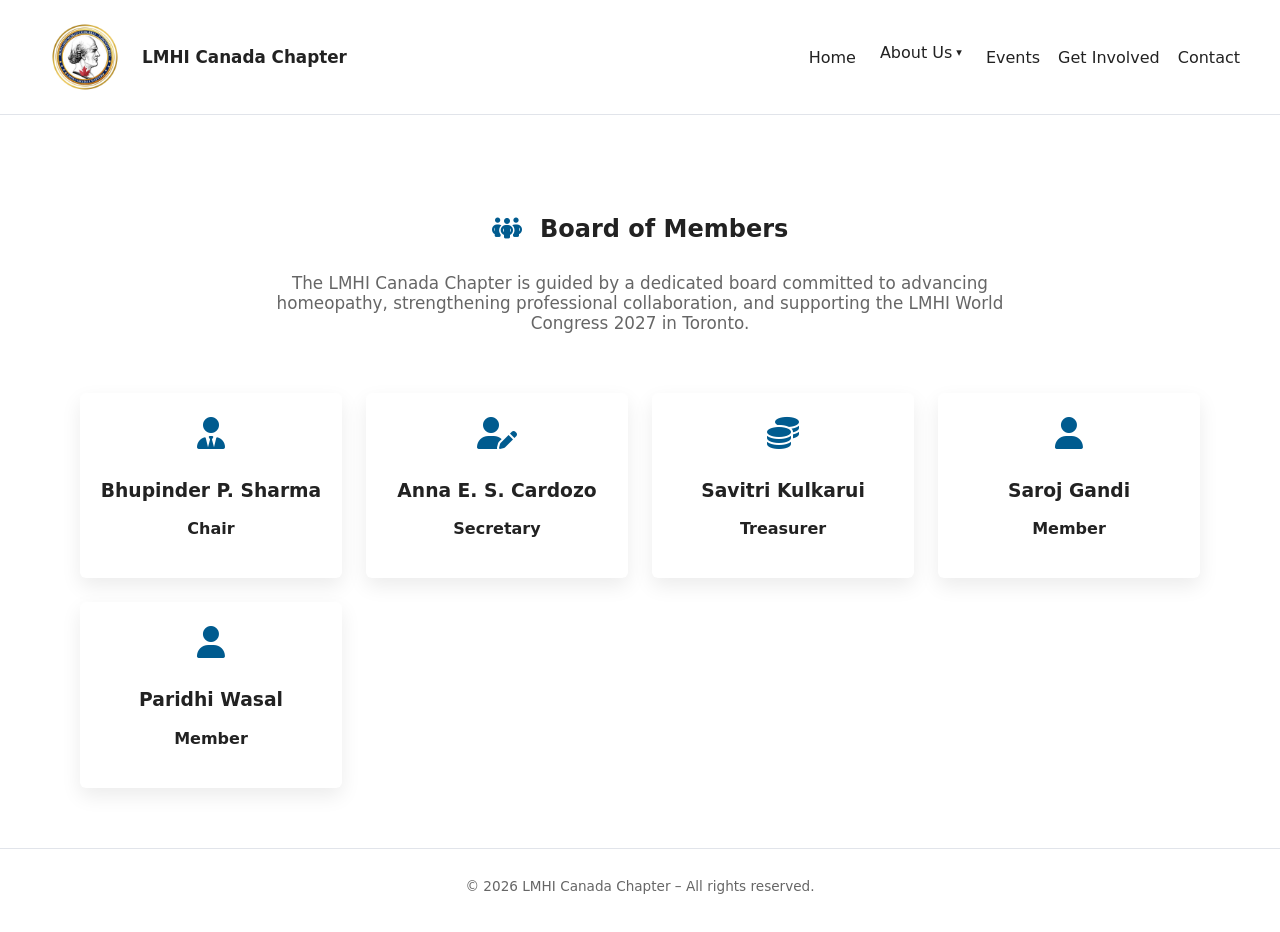
==== board.html @ 14352a28 "Update board.html" ====
<!DOCTYPE html>
<html lang="en">
<head>
  <meta charset="UTF-8" />
  <title>Board of Members – LMHI Canada Chapter</title>
  <meta name="viewport" content="width=device-width, initial-scale=1" />
  <link rel="stylesheet" href="assets/css/styles.css" />
  <link rel="stylesheet" href="https://cdnjs.cloudflare.com/ajax/libs/font-awesome/6.5.0/css/all.min.css">
  <link href="https://fonts.googleapis.com/css2?family=Great+Vibes&display=swap" rel="stylesheet">
</head>

<body>

  <!-- Top utility bar -->
  <!--<header class="top-bar">
    <div class="top-bar-right">
      <a href="#" class="top-link">Become a Member</a>
    </div>
  </header>-->

  <!-- Main navigation -->
  <nav class="main-nav">
    <div class="logo-area">
      <div class="logo-image">
        <img src="assets/images/logo.png" alt="LMHI Canada Chapter Logo">
      </div>
      <div class="logo-text">
        <span class="logo-title">LMHI Canada Chapter</span>
      </div>
    </div>

    <ul class="nav-links">
      <li><a href="index.html">Home</a></li>

      <li class="nav-dropdown">
        <button class="dropdown-toggle">
          About Us <span class="caret">▾</span>
        </button>
        <ul class="dropdown-menu">
          <li><a href="vision-mission.html">Our Mission & Vision</a></li>
          <li><a href="board.html" class="active">Board of Members</a></li>
          <li><a href="history.html">History of Homeopathy in Canada</a></li>
        </ul>
      </li>

      <li><a href="events.html">Events</a></li>
      <li><a href="get-involved.html">Get Involved</a></li>
      <li><a href="contact.html">Contact</a></li>
    </ul>
  </nav>

  <!-- Page Header -->
  <section class="mv-section" style="text-align:center; padding-top:20px;">
    <h1>
      <i class="fa-solid fa-people-group" style="color:var(--primary); margin-right:10px;"></i>
      Board of Members
    </h1>

    <p style="max-width:800px; margin:0 auto 40px; color:var(--text-muted); font-size:1.05rem;">
      The LMHI Canada Chapter is guided by a dedicated board committed to advancing homeopathy,
      strengthening professional collaboration, and supporting the LMHI World Congress 2027 in Toronto.
    </p>
  </section>

  <!-- Board Grid -->
  <section class="history-page">

    <div class="mv-grid">

      <div class="mv-card">
        <i class="fa-solid fa-user-tie" style="font-size:2rem; color:var(--primary); margin-bottom:12px;"></i>
        <h3>Bhupinder P. Sharma</h3>
        <p><strong>Chair</strong></p>
      </div>

      <div class="mv-card">
        <i class="fa-solid fa-user-pen" style="font-size:2rem; color:var(--primary); margin-bottom:12px;"></i>
        <h3>Anna E. S. Cardozo</h3>
        <p><strong>Secretary</strong></p>
      </div>

      <div class="mv-card">
        <i class="fa-solid fa-coins" style="font-size:2rem; color:var(--primary); margin-bottom:12px;"></i>
        <h3>Savitri Kulkarui</h3>
        <p><strong>Treasurer</strong></p>
      </div>

      <div class="mv-card">
        <i class="fa-solid fa-user" style="font-size:2rem; color:var(--primary); margin-bottom:12px;"></i>
        <h3>Saroj Gandi</h3>
        <p><strong>Member</strong></p>
      </div>

      <div class="mv-card">
        <i class="fa-solid fa-user" style="font-size:2rem; color:var(--primary); margin-bottom:12px;"></i>
        <h3>Paridhi Wasal</h3>
        <p><strong>Member</strong></p>
      </div>

    </div>

  </section>

  <footer class="site-footer">
    <p>© 2026 LMHI Canada Chapter – All rights reserved.</p>
  </footer>

  <script src="assets/js/script.js"></script>
</body>
</html>
---- assets/css/styles.css ----
:root {
  --primary: #005b8f;
  --primary-dark: #004266;
  --accent: #f4a623;
  --light-bg: #f5f7fa;
  --text-main: #222;
  --text-muted: #666;
  --white: #ffffff;
  --shadow-soft: 0 8px 20px rgba(0, 0, 0, 0.08);
  --radius: 6px;
  --transition: 0.2s ease-in-out;
  --max-width: 1200px;
  --nav-height: 72px;
  --hero-height: 520px;
  --font-main: system-ui, -apple-system, BlinkMacSystemFont, "Segoe UI", sans-serif;
}

*,
*::before,
*::after {
  box-sizing: border-box;
}

body {
  margin: 0;
  font-family: var(--font-main);
  color: var(--text-main);
  background-color: #ffffff;
}

/* Top utility bar */
.top-bar {
  display: flex;
  justify-content: flex-end;
  align-items: center;
  padding: 6px 40px;
  background: #f0f3f7;
  font-size: 0.85rem;
}

.top-link {
  color: var(--primary-dark);
  text-decoration: none;
  font-weight: 500;
}

.top-link:hover {
  text-decoration: underline;
}

/* Main navigation */
.main-nav {
  display: flex;
  align-items: center;
  justify-content: space-between;
  flex-wrap: nowrap;
  padding: 12px 40px;
  border-bottom: 1px solid #e1e4ea;
  background: #ffffff;
  position: relative;
  z-index: 20;
}

.logo-area {
  display: flex;
  align-items: center;
  gap: 12px;
}

.logo-image img {
  height: 90px;
  width: auto;
  display: block;
}

.logo-text {
  display: flex;
  flex-direction: column;
}

.logo-title {
  font-weight: 700;
  font-size: 1.05rem;
}

.logo-subtitle {
  font-size: 0.8rem;
  color: var(--text-muted);
}

.nav-links {
  display: flex;
  align-items: center;
  white-space: nowrap;
  gap: 18px;
}

.nav-links a {
  text-decoration: none;
  color: var(--text-main);
  font-weight: 500;
}

.nav-links a:hover {
  color: var(--primary);
}

.nav-links li {
  display: flex;
  align-items: center;
}

/* Dropdown */
.nav-dropdown {
  position: relative;
  padding-bottom: 10px;
}

.dropdown-toggle {
  border: none;
  background: transparent;
  font: inherit;
  cursor: pointer;
  display: flex;
  align-items: center;
  gap: 4px;
  color: var(--text-main);
  font-weight: 500;
  white-space: nowrap;
}

.dropdown-toggle:hover {
  color: var(--primary);
}

.caret {
  font-size: 0.7rem;
}

.dropdown-menu {
  position: absolute;
  top: 100%;
  right: 0;
  min-width: 220px;
  background: #ffffff;
  border-radius: var(--radius);
  box-shadow: var(--shadow-soft);
  list-style: none;
  padding: 8px 0;
  margin: 0;
  display: none;
  z-index: 30;
}

.nav-dropdown:hover .dropdown-menu,
.nav-dropdown:focus-within .dropdown-menu,
.nav-dropdown.open .dropdown-menu {
  display: block;
}

.dropdown-menu li a {
  display: block;
  padding: 8px 14px;
  color: var(--text-main);
  text-decoration: none;
  font-size: 0.9rem;
}

.dropdown-menu li a:hover {
  background: var(--light-bg);
}

/* Hero slider */
.hero-slider {
  position: relative;
  height: var(--hero-height);
  overflow: hidden;
}

.hero-slider .slide {
  position: absolute;
  inset: 0;
  background-size: cover;
  background-position: center;
  opacity: 0;
  transition: opacity 1.8s ease-in-out;
}

.hero-slider .slide.active {
  opacity: 1;
}

.hero-overlay {
  position: absolute;
  inset: 0;
  background: linear-gradient(
    120deg,
    rgba(0, 67, 104, 0.35),
    rgba(0, 91, 143, 0.25)
  );
  z-index: 2;
}

.hero-content {
  position: relative;
  z-index: 3;
  max-width: var(--max-width);
  padding: 0 40px 40px 40px;
  color: white;
  display: flex;
  flex-direction: column;
  justify-content: center;
  height: 100%;
}

.hero-content h1 {
  font-size: 2.1rem;
  margin-bottom: 12px;
}

.hero-content p {
  max-width: 520px;
  font-size: 1rem;
  line-height: 1.5;
  margin-bottom: 20px;
}

.hero-button {
  display: inline-block;
  padding: 8px 15px;
  background: var(--accent);
  color: #3b2a00;
  text-decoration: none;
  border-radius: 300px;
  font-weight: 600;
  font-size: 0.95rem;
  box-shadow: 0 4px 12px rgba(0, 0, 0, 0.25);
  transition: var(--transition);
}

.hero-button:hover {
  background: #ffb63a;
  transform: translateY(-1px);
}

/* Highlights */
.highlights {
  max-width: var(--max-width);
  margin: 40px auto 65px;
  padding: 0 40px;
  display: grid;
  grid-template-columns: repeat(2, minmax(0, 1fr));
  gap: 20px;
}

.highlight-card {
  background: var(--white);
  border-radius: var(--radius);
  box-shadow: var(--shadow-soft);
  padding: 20px 22px;
}

.highlight-card h2 {
  margin-top: 0;
  margin-bottom: 8px;
  font-size: 1.2rem;
}

.highlight-card p {
  margin: 0 0 14px;
  color: var(--text-muted);
  font-size: 0.95rem;
}

/* Footer */
.site-footer {
  border-top: 1px solid #e1e4ea;
  padding: 16px 40px 24px;
  font-size: 0.85rem;
  color: var(--text-muted);
  text-align: center;
}

/* Restore Contact Page Layout */
.contact-page {
  max-width: 900px;        /* tighter width like before */
  margin: 60px auto;
  padding: 0 20px;         /* smaller padding */
}

.contact-grid {
  display: grid;
  grid-template-columns: 1fr 1fr;
  gap: 24px;               /* smaller gap */
}

.contact-form input,
.contact-form textarea {
  width: 100%;
  padding: 12px;
  border: 1px solid #ccc;
  border-radius: 6px;
  font-size: 1rem;
}

.primary-btn {
  background: var(--primary);
  color: white;
  padding: 10px 20px;
  border: none;
  border-radius: 999px;
  font-size: 1rem;
  cursor: pointer;
  transition: var(--transition);
}

.primary-btn:hover {
  background: var(--primary-dark);
}

.contact-item {
  display: flex;
  align-items: flex-start;
  gap: 14px;
  margin-bottom: 22px;
}

.contact-item i {
  font-size: 1.6rem;
  color: var(--primary);
  margin-top: 4px;
}

/* History Page */
.history-page {
  max-width: var(--max-width);
  margin: 60px auto;
  padding: 0 40px;
}

.timeline-item img {
  width: 100%;
  max-height: 260px;      /* controls size without cropping */
  object-fit: contain;    /* shows the entire image */
  border-radius: var(--radius);
  margin-bottom: 12px;
  box-shadow: var(--shadow-soft);
  background: #f5f5f5;    /* fills empty space if aspect ratio differs */
}

/* Mission & Vision */
.mv-section {
  max-width: var(--max-width);
  margin: 60px auto;
  padding: 0 40px;
}

.mv-section h1,
.mv-section h2 {
  text-align: center;
  margin-bottom: 30px;
}

.mv-grid {
  display: grid;
  grid-template-columns: repeat(auto-fit, minmax(260px, 1fr));
  gap: 24px;
  margin-bottom: 50px;
}

.mv-card {
  background: #ffffff;
  border-radius: var(--radius);
  box-shadow: var(--shadow-soft);
  padding: 24px 20px;
  text-align: center;
  transition: transform 0.2s ease, box-shadow 0.2s ease;
}

.mv-card:hover {
  transform: translateY(-4px);
  box-shadow: 0 12px 28px rgba(0,0,0,0.12);
}

.mv-card img {
  width: 100%;
  height: 180px;
  object-fit: cover;
  border-radius: var(--radius);
  margin-bottom: 16px;
}

/* ============================
   MOBILE NAVIGATION FIX
   ============================ */
@media (max-width: 768px) {

  /* Reduce padding so nav fits */
  .main-nav {
    padding: 10px 16px;
    flex-direction: column;
    align-items: flex-start;
    gap: 12px;
  }

  /* Shrink logo on mobile */
  .logo-image img {
    height: 60px;
  }

  /* Allow nav links to wrap and stack */
  .nav-links {
    flex-direction: column;
    align-items: flex-start;
    width: 100%;
    gap: 10px;
    white-space: normal; /* IMPORTANT */
  }

  .nav-links li {
    width: 100%;
  }

  .nav-links a,
  .dropdown-toggle {
    width: 100%;
    padding: 8px 0;
    text-align: left;
  }

  /* Dropdown menu behaves properly on mobile */
  .dropdown-menu {
    position: static;
    width: 100%;
    margin-top: 6px;
    box-shadow: none;
    border: 1px solid #e1e4ea;
  }
}
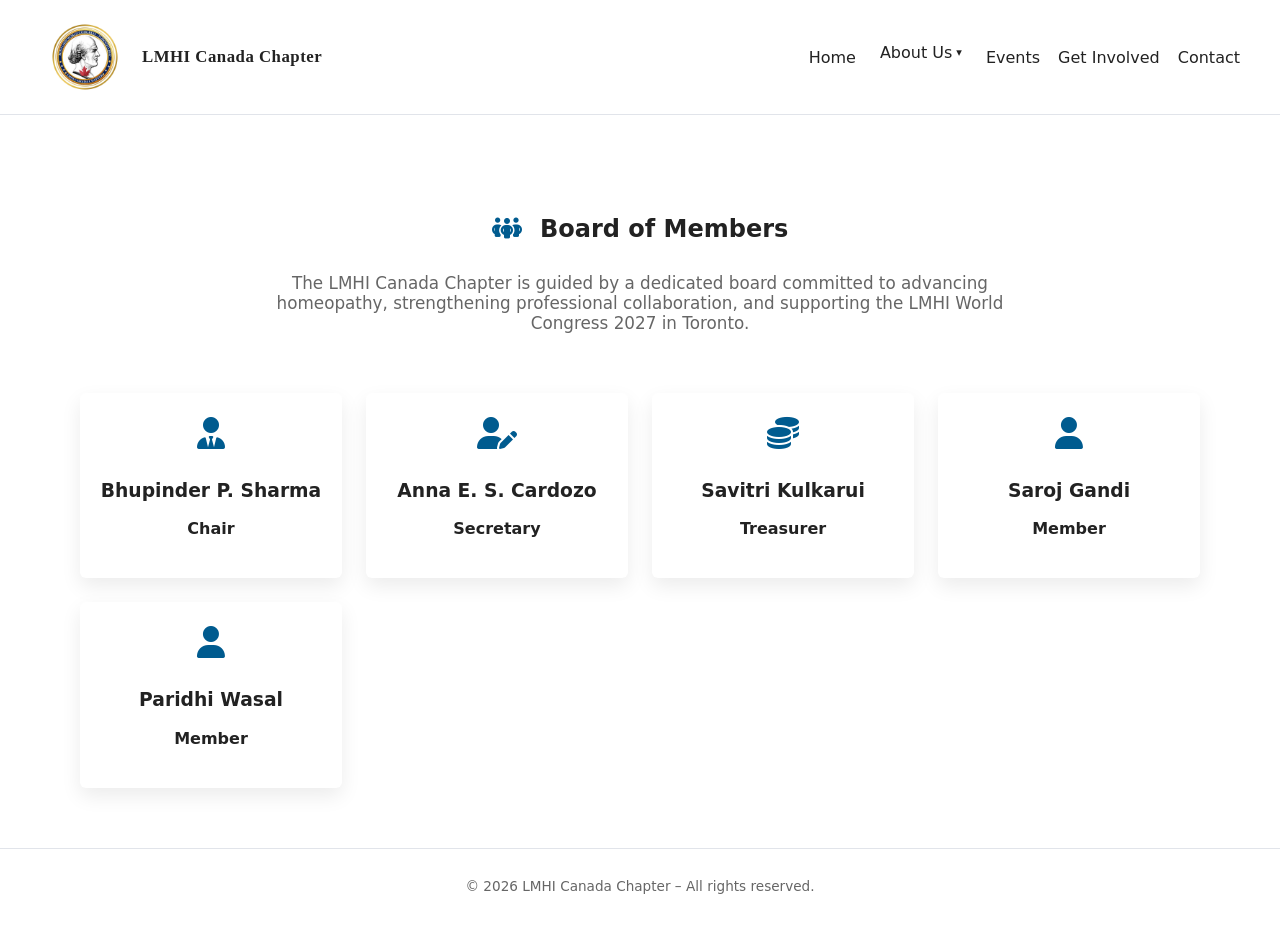
==== commit 13f2af5e: "Update board.html" ====
--- a/board.html
+++ b/board.html
@@ -4,9 +4,9 @@
   <meta charset="UTF-8" />
   <title>Board of Members – LMHI Canada Chapter</title>
   <meta name="viewport" content="width=device-width, initial-scale=1" />
+  <link href="https://fonts.googleapis.com/css2?family=Great+Vibes&display=swap" rel="stylesheet">
   <link rel="stylesheet" href="assets/css/styles.css" />
   <link rel="stylesheet" href="https://cdnjs.cloudflare.com/ajax/libs/font-awesome/6.5.0/css/all.min.css">
-  <link href="https://fonts.googleapis.com/css2?family=Great+Vibes&display=swap" rel="stylesheet">
 </head>
 
 <body>
--- a/assets/css/styles.css
+++ b/assets/css/styles.css
@@ -48,6 +48,13 @@
   text-decoration: underline;
 }
 
+.logo-title {
+  font-family: 'Great Vibes', cursive;
+  font-size: 1.8rem; /* adjust as needed */
+  font-weight: 400;
+  letter-spacing: 0.5px;
+}
+
 /* Main navigation */
 .main-nav {
   display: flex;
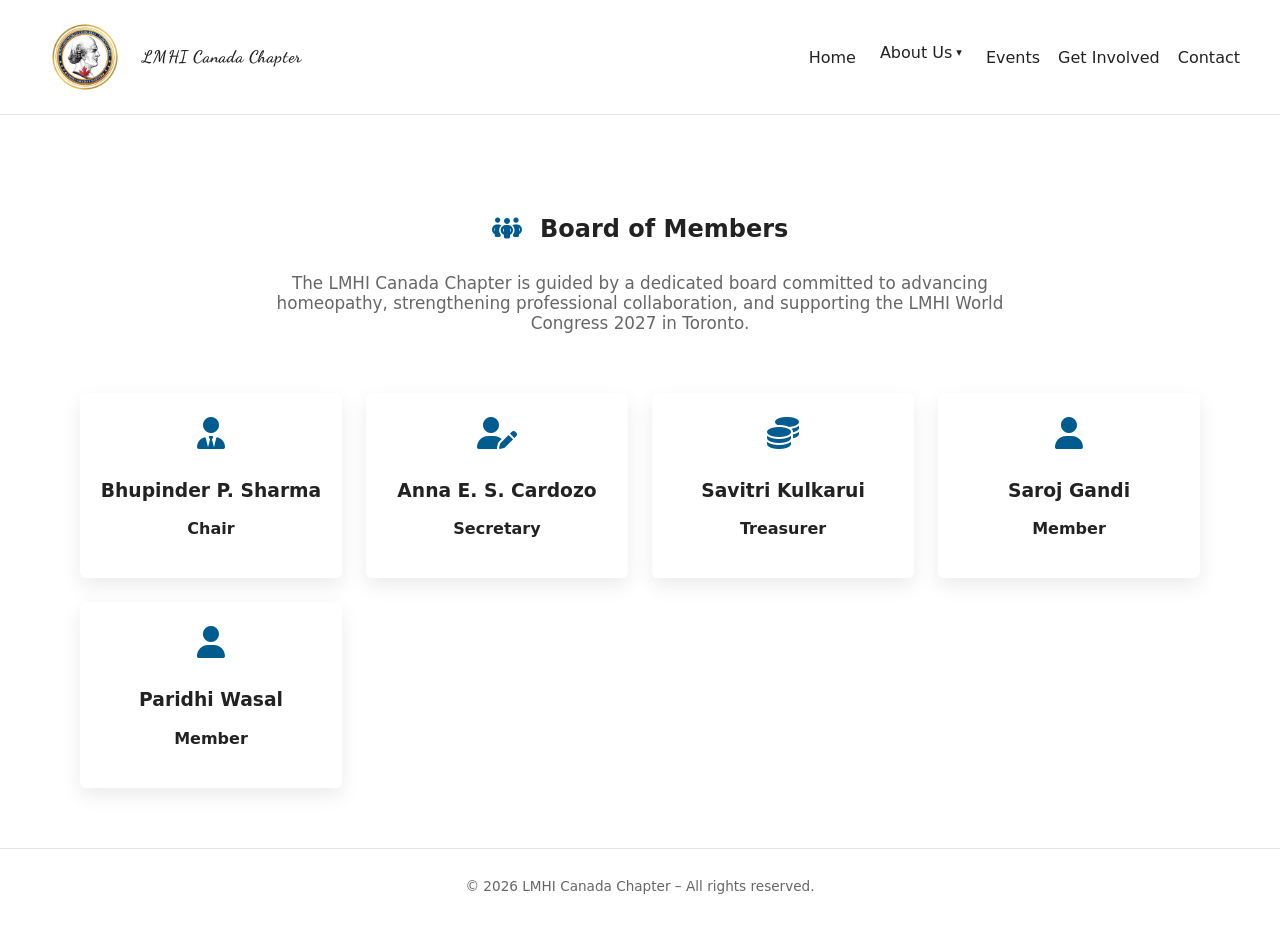
==== commit 520bb5d6: "Update board.html" ====
--- a/board.html
+++ b/board.html
@@ -4,7 +4,7 @@
   <meta charset="UTF-8" />
   <title>Board of Members – LMHI Canada Chapter</title>
   <meta name="viewport" content="width=device-width, initial-scale=1" />
-  <link href="https://fonts.googleapis.com/css2?family=Great+Vibes&display=swap" rel="stylesheet">
+  <link href="https://fonts.googleapis.com/css2?family=Dancing+Script:wght@400;500;600;700&display=swap" rel="stylesheet">
   <link rel="stylesheet" href="assets/css/styles.css" />
   <link rel="stylesheet" href="https://cdnjs.cloudflare.com/ajax/libs/font-awesome/6.5.0/css/all.min.css">
 </head>
--- a/assets/css/styles.css
+++ b/assets/css/styles.css
@@ -49,10 +49,11 @@
 }
 
 .logo-title {
-  font-family: 'Great Vibes', cursive;
-  font-size: 1.8rem; /* adjust as needed */
-  font-weight: 400;
-  letter-spacing: 0.5px;
+  font-family: 'Dancing Script', cursive !important;
+  font-size: 2.6rem;   /* increased size */
+  font-weight: 700;
+  letter-spacing: 0.8px;
+  line-height: 1.1;
 }
 
 /* Main navigation */
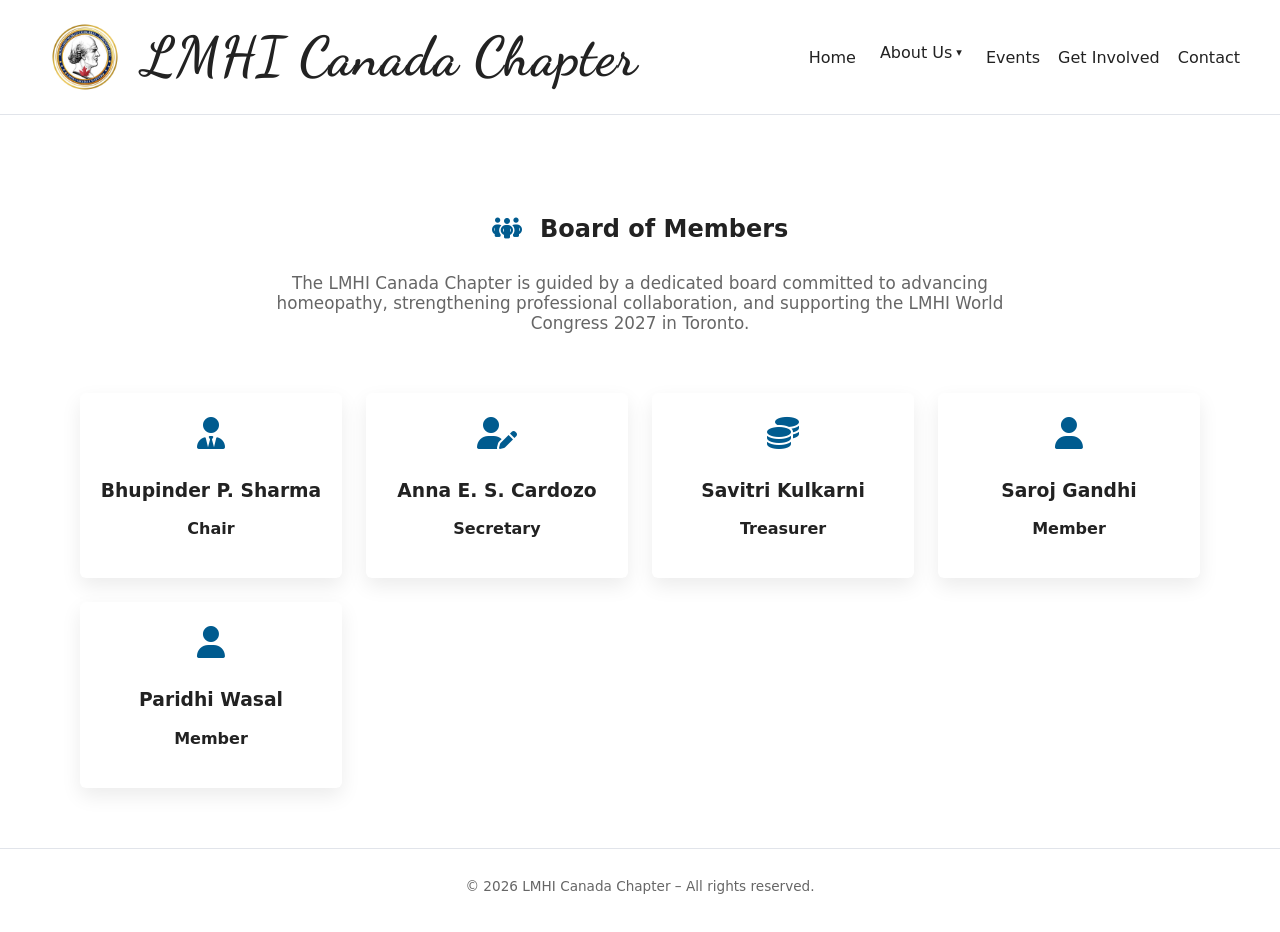
==== commit 59a88d50: "Update board.html" ====
--- a/board.html
+++ b/board.html
@@ -38,7 +38,7 @@
         </button>
         <ul class="dropdown-menu">
           <li><a href="vision-mission.html">Our Mission & Vision</a></li>
-          <li><a href="board.html" class="active">Board of Members</a></li>
+          <li><a href="board.html" class="active">Board of Directors</a></li>
           <li><a href="history.html">History of Homeopathy in Canada</a></li>
         </ul>
       </li>
@@ -81,13 +81,13 @@
 
       <div class="mv-card">
         <i class="fa-solid fa-coins" style="font-size:2rem; color:var(--primary); margin-bottom:12px;"></i>
-        <h3>Savitri Kulkarui</h3>
+        <h3>Savitri Kulkarni</h3>
         <p><strong>Treasurer</strong></p>
       </div>
 
       <div class="mv-card">
         <i class="fa-solid fa-user" style="font-size:2rem; color:var(--primary); margin-bottom:12px;"></i>
-        <h3>Saroj Gandi</h3>
+        <h3>Saroj Gandhi</h3>
         <p><strong>Member</strong></p>
       </div>
 
--- a/assets/css/styles.css
+++ b/assets/css/styles.css
@@ -50,10 +50,11 @@
 
 .logo-title {
   font-family: 'Dancing Script', cursive !important;
-  font-size: 2.6rem;   /* increased size */
+  font-size: 3.4rem;   /* increased size */
   font-weight: 700;
-  letter-spacing: 0.8px;
+  letter-spacing: 1px;
   line-height: 1.1;
+  white-space: nowrap;
 }
 
 /* Main navigation */
@@ -84,11 +85,6 @@
 .logo-text {
   display: flex;
   flex-direction: column;
-}
-
-.logo-title {
-  font-weight: 700;
-  font-size: 1.05rem;
 }
 
 .logo-subtitle {
@@ -444,4 +440,8 @@
     box-shadow: none;
     border: 1px solid #e1e4ea;
   }
-}
+
+  .logo-title {
+    font-size: 2rem;
+  }
+}
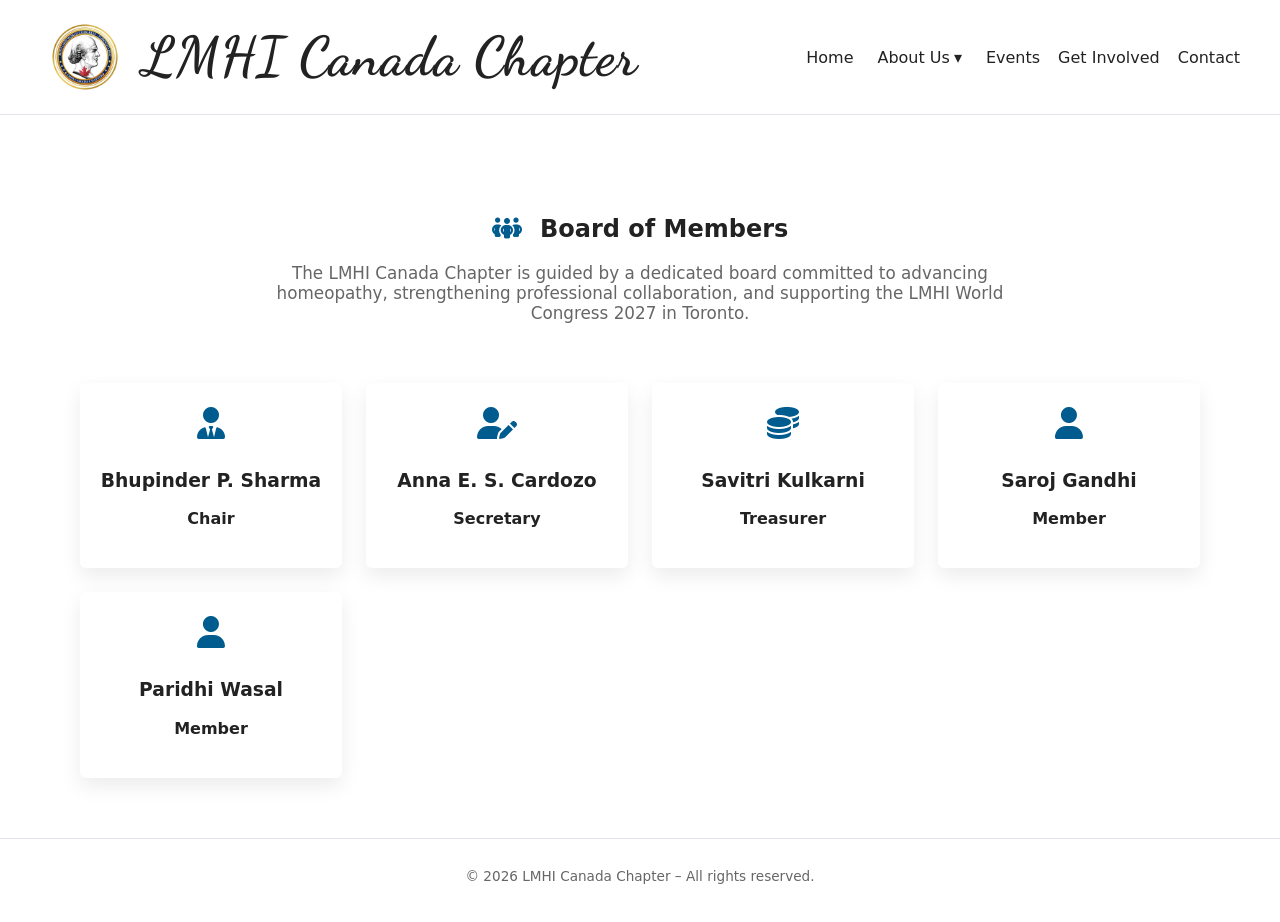
==== commit f8a77c50: "Update board.html" ====
--- a/board.html
+++ b/board.html
@@ -2,7 +2,7 @@
 <html lang="en">
 <head>
   <meta charset="UTF-8" />
-  <title>Board of Members – LMHI Canada Chapter</title>
+  <title>Board of Directors – LMHI Canada Chapter</title>
   <meta name="viewport" content="width=device-width, initial-scale=1" />
   <link href="https://fonts.googleapis.com/css2?family=Dancing+Script:wght@400;500;600;700&display=swap" rel="stylesheet">
   <link rel="stylesheet" href="assets/css/styles.css" />
@@ -63,7 +63,7 @@
   </section>
 
   <!-- Board Grid -->
-  <section class="history-page">
+  <section class="board-page">
 
     <div class="mv-grid">
 
--- a/assets/css/styles.css
+++ b/assets/css/styles.css
@@ -28,7 +28,18 @@
   background-color: #ffffff;
 }
 
-/* Top utility bar */
+/* ============================
+   UNIVERSAL PAGE WRAPPER
+   ============================ */
+.page-wrapper {
+  max-width: var(--max-width);
+  margin: 0 auto;
+  padding: 0 40px;
+}
+
+/* ============================
+   TOP UTILITY BAR
+   ============================ */
 .top-bar {
   display: flex;
   justify-content: flex-end;
@@ -48,16 +59,33 @@
   text-decoration: underline;
 }
 
+/* Contribute button (top bar + front page) */
+.contribute-btn {
+  background-color: #d4af37;
+  padding: 6px 14px;
+  border-radius: 4px;
+  color: white;
+  font-weight: 600;
+  text-decoration: none;
+  transition: var(--transition);
+}
+
+.contribute-btn:hover {
+  background-color: #c19b2f;
+}
+
+/* ============================
+   MAIN NAVIGATION
+   ============================ */
 .logo-title {
   font-family: 'Dancing Script', cursive !important;
-  font-size: 3.4rem;   /* increased size */
+  font-size: 3.4rem;
   font-weight: 700;
   letter-spacing: 1px;
   line-height: 1.1;
   white-space: nowrap;
 }
 
-/* Main navigation */
 .main-nav {
   display: flex;
   align-items: center;
@@ -82,16 +110,6 @@
   display: block;
 }
 
-.logo-text {
-  display: flex;
-  flex-direction: column;
-}
-
-.logo-subtitle {
-  font-size: 0.8rem;
-  color: var(--text-muted);
-}
-
 .nav-links {
   display: flex;
   align-items: center;
@@ -109,15 +127,18 @@
   color: var(--primary);
 }
 
-.nav-links li {
+/* Dropdown */
+.nav-links li,
+.nav-links a,
+.dropdown-toggle {
   display: flex;
   align-items: center;
-}
-
-/* Dropdown */
+  padding-top: 4px;
+  padding-bottom: 4px;
+}
+
 .nav-dropdown {
   position: relative;
-  padding-bottom: 10px;
 }
 
 .dropdown-toggle {
@@ -130,15 +151,10 @@
   gap: 4px;
   color: var(--text-main);
   font-weight: 500;
-  white-space: nowrap;
 }
 
 .dropdown-toggle:hover {
   color: var(--primary);
-}
-
-.caret {
-  font-size: 0.7rem;
 }
 
 .dropdown-menu {
@@ -157,8 +173,7 @@
 }
 
 .nav-dropdown:hover .dropdown-menu,
-.nav-dropdown:focus-within .dropdown-menu,
-.nav-dropdown.open .dropdown-menu {
+.nav-dropdown:focus-within .dropdown-menu {
   display: block;
 }
 
@@ -174,7 +189,9 @@
   background: var(--light-bg);
 }
 
-/* Hero slider */
+/* ============================
+   HERO SLIDER
+   ============================ */
 .hero-slider {
   position: relative;
   height: var(--hero-height);
@@ -209,7 +226,7 @@
   position: relative;
   z-index: 3;
   max-width: var(--max-width);
-  padding: 0 40px 40px 40px;
+  padding: 0 40px 40px;
   color: white;
   display: flex;
   flex-direction: column;
@@ -229,25 +246,36 @@
   margin-bottom: 20px;
 }
 
-.hero-button {
+/* Learn More button */
+.learn-more-wrapper {
+  width: 100%;
+  max-width: var(--max-width);
+  margin: 25px auto 5px;
+  padding: 0 40px;
+}
+
+.learn-more-small {
   display: inline-block;
-  padding: 8px 15px;
+  padding: 12px 26px;
   background: var(--accent);
   color: #3b2a00;
+  font-size: 0.95rem;
+  font-weight: 600;
+  border-radius: 999px;
   text-decoration: none;
-  border-radius: 300px;
-  font-weight: 600;
-  font-size: 0.95rem;
-  box-shadow: 0 4px 12px rgba(0, 0, 0, 0.25);
-  transition: var(--transition);
-}
-
-.hero-button:hover {
+  transition: 0.25s ease;
+  box-shadow: 0 6px 18px rgba(0,0,0,0.18);
+}
+
+.learn-more-small:hover {
   background: #ffb63a;
-  transform: translateY(-1px);
-}
-
-/* Highlights */
+  box-shadow: 0 8px 22px rgba(0,0,0,0.22);
+  transform: translateY(-2px);
+}
+
+/* ============================
+   HIGHLIGHTS
+   ============================ */
 .highlights {
   max-width: var(--max-width);
   margin: 40px auto 65px;
@@ -265,8 +293,7 @@
 }
 
 .highlight-card h2 {
-  margin-top: 0;
-  margin-bottom: 8px;
+  margin: 0 0 8px;
   font-size: 1.2rem;
 }
 
@@ -276,7 +303,9 @@
   font-size: 0.95rem;
 }
 
-/* Footer */
+/* ============================
+   FOOTER
+   ============================ */
 .site-footer {
   border-top: 1px solid #e1e4ea;
   padding: 16px 40px 24px;
@@ -285,91 +314,73 @@
   text-align: center;
 }
 
-/* Restore Contact Page Layout */
+/* ============================
+   CONTACT PAGE
+   ============================ */
 .contact-page {
-  max-width: 900px;        /* tighter width like before */
+  max-width: var(--max-width);
   margin: 60px auto;
-  padding: 0 20px;         /* smaller padding */
+  padding: 0 40px;
 }
 
 .contact-grid {
   display: grid;
   grid-template-columns: 1fr 1fr;
-  gap: 24px;               /* smaller gap */
-}
-
-.contact-form input,
-.contact-form textarea {
-  width: 100%;
-  padding: 12px;
-  border: 1px solid #ccc;
-  border-radius: 6px;
-  font-size: 1rem;
-}
-
-.primary-btn {
-  background: var(--primary);
-  color: white;
-  padding: 10px 20px;
-  border: none;
-  border-radius: 999px;
-  font-size: 1rem;
-  cursor: pointer;
-  transition: var(--transition);
-}
-
-.primary-btn:hover {
-  background: var(--primary-dark);
-}
-
-.contact-item {
-  display: flex;
-  align-items: flex-start;
-  gap: 14px;
-  margin-bottom: 22px;
-}
-
-.contact-item i {
-  font-size: 1.6rem;
-  color: var(--primary);
-  margin-top: 4px;
-}
-
-/* History Page */
+  gap: 40px;
+}
+
+@media (max-width: 768px) {
+  .contact-grid {
+    grid-template-columns: 1fr;
+  }
+}
+
+/* ============================
+   HISTORY PAGE
+   ============================ */
 .history-page {
   max-width: var(--max-width);
   margin: 60px auto;
   padding: 0 40px;
+}
+
+.timeline {
+  display: flex;
+  flex-direction: column;
+  gap: 40px;
+}
+
+.timeline-item {
+  display: flex;
+  flex-direction: column;
+  gap: 12px;
+  line-height: 1.6;
 }
 
 .timeline-item img {
   width: 100%;
-  max-height: 260px;      /* controls size without cropping */
-  object-fit: contain;    /* shows the entire image */
+  max-height: 260px;
+  object-fit: cover;
   border-radius: var(--radius);
-  margin-bottom: 12px;
   box-shadow: var(--shadow-soft);
-  background: #f5f5f5;    /* fills empty space if aspect ratio differs */
-}
-
-/* Mission & Vision */
+  margin-bottom: 10px;
+}
+
+/* ============================
+   VISION & MISSION PAGE
+   ============================ */
 .mv-section {
   max-width: var(--max-width);
   margin: 60px auto;
   padding: 0 40px;
-}
-
-.mv-section h1,
-.mv-section h2 {
   text-align: center;
-  margin-bottom: 30px;
 }
 
 .mv-grid {
   display: grid;
   grid-template-columns: repeat(auto-fit, minmax(260px, 1fr));
   gap: 24px;
-  margin-bottom: 50px;
+  margin-top: 20px;
 }
 
 .mv-card {
@@ -378,12 +389,6 @@
   box-shadow: var(--shadow-soft);
   padding: 24px 20px;
   text-align: center;
-  transition: transform 0.2s ease, box-shadow 0.2s ease;
-}
-
-.mv-card:hover {
-  transform: translateY(-4px);
-  box-shadow: 0 12px 28px rgba(0,0,0,0.12);
 }
 
 .mv-card img {
@@ -395,11 +400,81 @@
 }
 
 /* ============================
-   MOBILE NAVIGATION FIX
+   GET INVOLVED PAGE
+   ============================ */
+.get-involved-page {
+  max-width: var(--max-width);
+  margin: 60px auto;
+  padding: 0 40px;
+}
+
+.contribution-highlight {
+  border: 2px solid var(--accent);
+  padding: 22px 24px;
+  border-radius: 8px;
+  background: rgba(244, 166, 35, 0.12);
+  margin-top: 25px;
+}
+
+.contribute-now-container {
+  text-align: center;
+  margin: 40px 0 20px;
+}
+
+.contribute-now-btn {
+  background-color: #d4af37;
+  color: white;
+  padding: 14px 32px;
+  border-radius: 8px;
+  font-size: 1.2rem;
+  font-weight: 600;
+  text-decoration: none;
+  display: inline-block;
+  border: 2px solid #c19b2f;
+  transition: background-color 0.2s ease, transform 0.2s ease;
+}
+
+.contribute-now-btn:hover {
+  background-color: #c19b2f;
+  transform: translateY(-2px);
+}
+
+/* ============================
+   BOARD PAGE
+   ============================ */
+.board-page {
+  max-width: var(--max-width);
+  margin: 60px auto;
+  padding: 0 40px;
+}
+
+.board-page .mv-grid {
+  display: grid;
+  grid-template-columns: repeat(auto-fit, minmax(260px, 1fr));
+  gap: 24px;
+}
+
+/* ============================
+   EVENTS PAGE
+   ============================ */
+.events-page {
+  max-width: var(--max-width);
+  margin: 60px auto;
+  padding: 0 40px;
+}
+
+.events-page .timeline-item {
+  background: #ffffff;
+  border-radius: var(--radius);
+  box-shadow: var(--shadow-soft);
+  padding: 24px 20px;
+  margin-bottom: 40px;
+}
+
+/* ============================
+   MOBILE NAVIGATION
    ============================ */
 @media (max-width: 768px) {
-
-  /* Reduce padding so nav fits */
   .main-nav {
     padding: 10px 16px;
     flex-direction: column;
@@ -407,32 +482,17 @@
     gap: 12px;
   }
 
-  /* Shrink logo on mobile */
   .logo-image img {
     height: 60px;
   }
 
-  /* Allow nav links to wrap and stack */
   .nav-links {
     flex-direction: column;
     align-items: flex-start;
     width: 100%;
     gap: 10px;
-    white-space: normal; /* IMPORTANT */
   }
 
-  .nav-links li {
-    width: 100%;
-  }
-
-  .nav-links a,
-  .dropdown-toggle {
-    width: 100%;
-    padding: 8px 0;
-    text-align: left;
-  }
-
-  /* Dropdown menu behaves properly on mobile */
   .dropdown-menu {
     position: static;
     width: 100%;
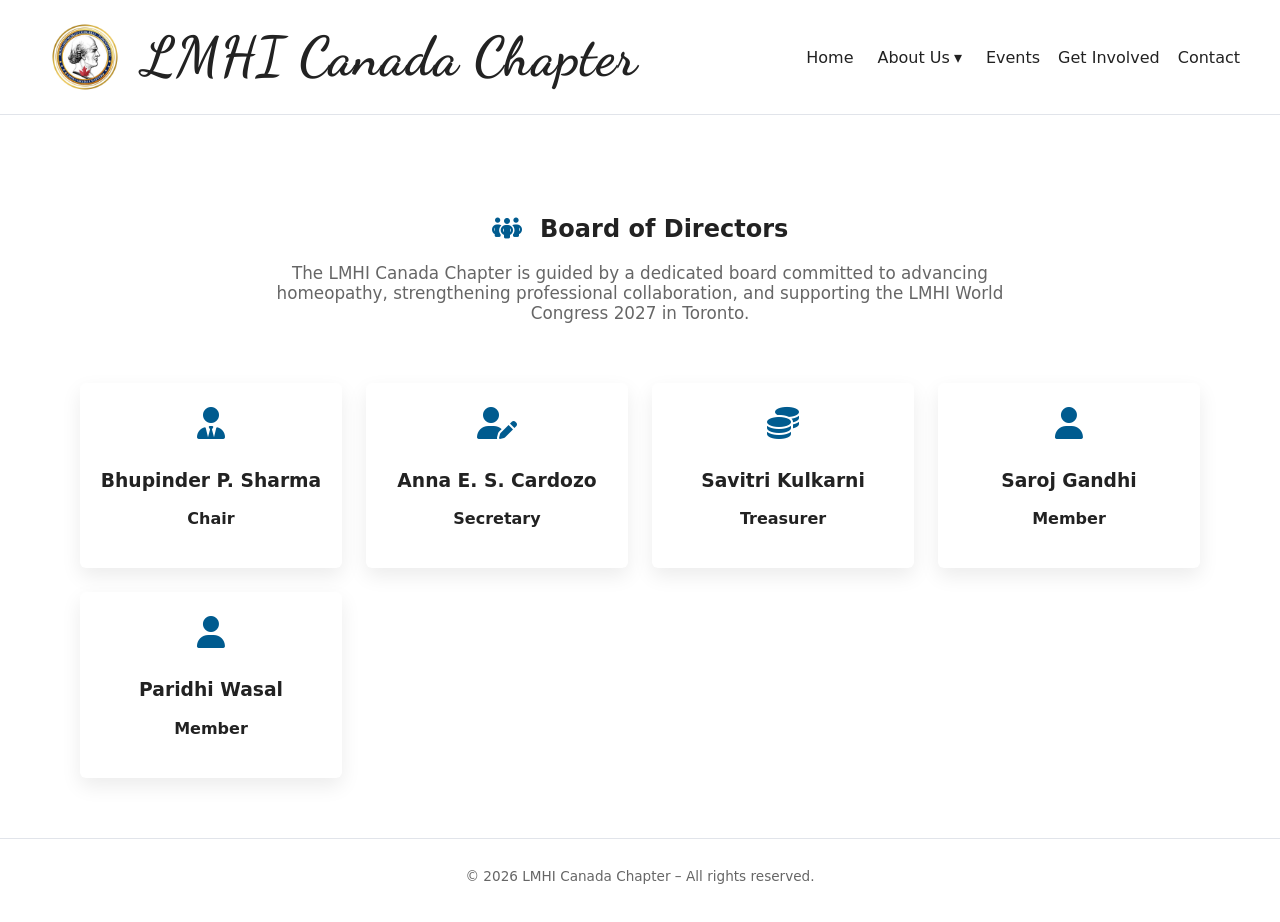
==== commit 3ad1d537: "Update board.html" ====
--- a/board.html
+++ b/board.html
@@ -40,6 +40,7 @@
           <li><a href="vision-mission.html">Our Mission & Vision</a></li>
           <li><a href="board.html" class="active">Board of Directors</a></li>
           <li><a href="history.html">History of Homeopathy in Canada</a></li>
+          <li><a href="committees.html">Committees</a></li>
         </ul>
       </li>
 
@@ -53,7 +54,7 @@
   <section class="mv-section" style="text-align:center; padding-top:20px;">
     <h1>
       <i class="fa-solid fa-people-group" style="color:var(--primary); margin-right:10px;"></i>
-      Board of Members
+      Board of Directors
     </h1>
 
     <p style="max-width:800px; margin:0 auto 40px; color:var(--text-muted); font-size:1.05rem;">
--- a/assets/css/styles.css
+++ b/assets/css/styles.css
@@ -315,18 +315,30 @@
 }
 
 /* ============================
-   CONTACT PAGE
-   ============================ */
+   CONTACT PAGE — MODERN REDESIGN
+   ============================ */
+
 .contact-page {
   max-width: var(--max-width);
   margin: 60px auto;
   padding: 0 40px;
 }
 
+/* Page Title */
+.contact-page h1 {
+  text-align: center;
+  margin-bottom: 40px;
+  font-size: 2.3rem;
+  font-weight: 700;
+  color: var(--primary-dark);
+}
+
+/* Two-column layout */
 .contact-grid {
   display: grid;
   grid-template-columns: 1fr 1fr;
-  gap: 40px;
+  gap: 50px;
+  align-items: start;
 }
 
 @media (max-width: 768px) {
@@ -335,6 +347,124 @@
   }
 }
 
+/* LEFT SIDE — FORM CARD */
+.contact-form {
+  background: #ffffff;
+  padding: 28px;
+  border-radius: var(--radius);
+  box-shadow: var(--shadow-soft);
+}
+
+.contact-form h2 {
+  margin-bottom: 20px;
+  font-size: 1.4rem;
+  color: var(--primary-dark);
+  font-weight: 700;
+}
+
+.contact-form form {
+  display: flex;
+  flex-direction: column;
+  gap: 18px;
+}
+
+.contact-form label {
+  font-weight: 600;
+  font-size: 0.95rem;
+  color: var(--text-main);
+}
+
+.contact-form input,
+.contact-form textarea {
+  width: 100%;
+  padding: 12px 14px;
+  border-radius: var(--radius);
+  border: 1px solid #d6d9de;
+  font-size: 1rem;
+  transition: border-color 0.2s ease;
+}
+
+.contact-form input:focus,
+.contact-form textarea:focus {
+  border-color: var(--primary);
+  outline: none;
+}
+
+/* SEND BUTTON */
+.primary-btn {
+  background: #000;
+  color: white;
+  padding: 12px 20px;
+  border-radius: var(--radius);
+  font-size: 1rem;
+  font-weight: 600;
+  border: none;
+  cursor: pointer;
+  transition: background 0.2s ease, transform 0.2s ease;
+}
+
+.primary-btn:hover {
+  background: #333;
+  transform: translateY(-2px);
+}
+
+/* RIGHT SIDE — CONTACT INFO CARD */
+.contact-info {
+  background: #ffffff;
+  padding: 28px;
+  border-radius: var(--radius);
+  box-shadow: var(--shadow-soft);
+}
+
+.contact-info h2 {
+  margin-bottom: 20px;
+  font-size: 1.4rem;
+  color: var(--primary-dark);
+  font-weight: 700;
+}
+
+/* Social icons row */
+.contact-social {
+  display: flex;
+  gap: 14px;
+  margin-bottom: 22px;
+}
+
+.contact-social i {
+  font-size: 1.4rem;
+  color: var(--primary);
+  cursor: pointer;
+  transition: color 0.2s ease;
+}
+
+.contact-social i:hover {
+  color: var(--primary-dark);
+}
+
+/* Contact info items */
+.contact-item {
+  display: flex;
+  align-items: flex-start;
+  gap: 14px;
+  margin-bottom: 22px;
+}
+
+.contact-item i {
+  font-size: 1.4rem;
+  color: var(--primary);
+  margin-top: 4px;
+}
+
+.contact-item strong {
+  font-size: 1.05rem;
+  color: var(--text-main);
+}
+
+.contact-item div {
+  line-height: 1.5;
+  font-size: 0.95rem;
+}
+
 /* ============================
    HISTORY PAGE
    ============================ */
@@ -357,13 +487,17 @@
   line-height: 1.6;
 }
 
+/* HISTORY PAGE — FULL IMAGE VISIBILITY */
 .timeline-item img {
   width: 100%;
-  max-height: 260px;
-  object-fit: cover;
+  height: auto;              /* keeps full image visible */
+  max-height: 380px;         /* reasonable size on all screens */
+  object-fit: contain;       /* prevents cropping or zooming */
+  background: #f5f5f5;       /* fills empty space if aspect ratio differs */
   border-radius: var(--radius);
   box-shadow: var(--shadow-soft);
-  margin-bottom: 10px;
+  margin-bottom: 16px;
+  display: block;
 }
 
 /* ============================
